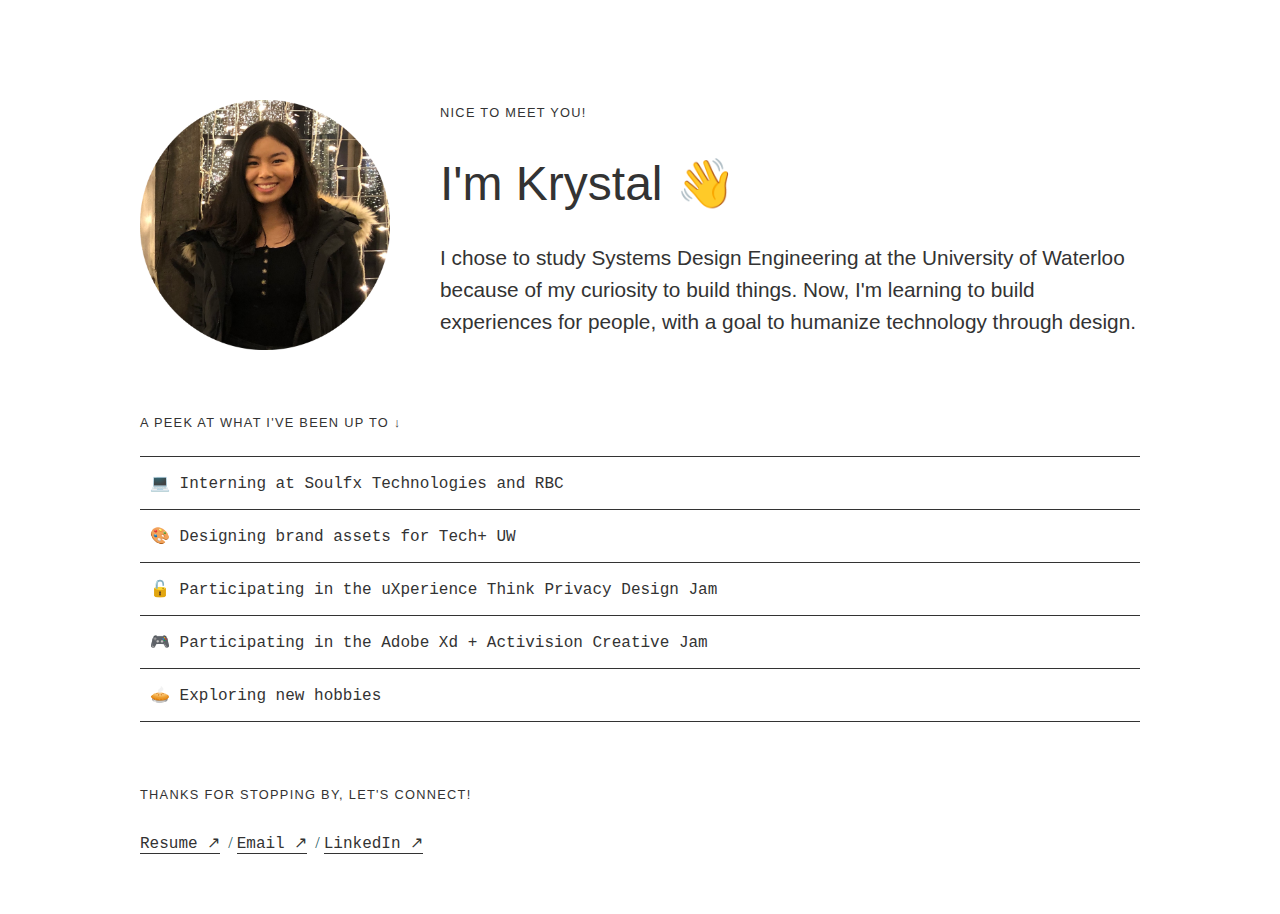
==== index.html @ c463a118 "Design updates" ====
<html lang="en">

<head>
  <title>Krystal Truong</title>
  <link rel="shortcut icon" href="favicon.png">
  <link rel="stylesheet" href="style.css">
</head>

<body>

  <div class="container">

  <!-- Introduction -->
  <div class="grid-intro">
    <img id="profile" src="profile.png">
    <div>
      <div class="h2" id="left-align">Nice to meet you!</div>
      <div class="spacing-10"></div>
      <div class="h1">I'm Krystal &#128075</div>
      <div class="spacing-10"></div>
      <div class="h3" id="coloured-text">
        I chose to study Systems Design Engineering at the University of Waterloo because of my curiosity to build things.
        Now, I'm learning to build experiences for people, with a goal to humanize technology through design.
      </div>
    </div>
  </div>
  
  <!-- Accordion -->
  <div class="spacing-60"></div>
  <div class="h2" id="left-align">A peek at what I've been up to ↓</div>
  <div class="spacing-20"></div>
  
  <!-- Panel 1 -->
  <button class="accordion" id="first-accordion">
    <div class="accordion-name">&#128187  Interning at Soulfx Technologies and RBC</div>
  </button>
  <div class="panel">
    <div class="panel-content">
      <div class="grid-text">
        <div class="h2">Soulfx Technologies — Software Designer</div>
        <div class="h2" id="right-align">Fall 2020</div>
        <div class="h2">Royal Bank of Canada — Mobile Developer</div>
        <div class="h2" id="right-align">Winter 2020</div>
        <div class="h2">Sunnybrook Research Institute — Software Developer</div>
        <div class="h2" id="right-align">Summer 2019</div>
      </div>
    </div>
  </div>

  <!-- Panel 2 -->
  <button class="accordion">
    <div class="accordion-name">&#127912  Designing brand assets for Tech+ UW</div>
  </button>
  <div class="panel">
      <div class="panel-content">
        <div class="grid-3">
          <img src="techplus.png">
          <img src="techplus2.png">
          <img src="techplus3.png">
        </div>

        <div class="accordion-caption">
          <div class="spacing-20"></div>
          <div class="h2">Original designs by me ↑</div>
          <div class="h2">Fostering a more diverse and inclusive tech community at the University of Waterloo</div>
          <div class="h2">Spearheading creative initatives to grow social media reach by 793%</div>
          <a id="link-underline" href="https://www.instagram.com/techplusuw/" target="_blank">Instagram ↗</a>
        </div>
      </div>
  </div>

  <!-- Panel 3 -->
  <button class="accordion">
    <div class="accordion-name">&#128275  Participating in the uXperience Think Privacy Design Jam</div>
  </button>
  <div class="panel">
    <div class="panel-content">
      <div class="grid-full">
        <video loop autoplay muted src="uXperience.mov">></video>
      </div>
      <div class="grid-web">
        <div>
          <div class="spacing-20"></div>
          <div class="spacing-20"></div>
          <div class="h6">Clubhouse</div>
          <div class="spacing-10"></div>
          <div class="h2">Team: 5 Designers</div>
          <div class="spacing-10"></div>
          <div class="h2">1st out of 70+ participants ☺</div>
          <div class="spacing-20"></div>
          <a id="link-underline" href="https://devpost.com/software/clubhouse-l203nm" target="_blank">View Prototype ↗</a>
        </div>
        <div>
          <div class="spacing-20"></div>
          <div class="spacing-20"></div>
          <div class="h4">Challenge</div>
          <div class="h5">Create a privacy-conscious product, system, or service to reduce the negative impact of the physical and mental barriers that people can face during social distancing.</div>
          <div class="spacing-10"></div>
          <div class="h4">Solution</div>
          <div class="h5">Design a web platform that allows elementary school students to form connections with other students in a privacy-concious after-school environment.</div>
        </div>
      </div>
      <div class="grid-full">
        <div class="h4">Understanding the project and developing a strategy</div>
        <div class="h5">On Clubhouse, students will be able to meet individuals that they never would’ve had the opportunity to meet before and bond over shared interests by creating mini-communities, or “clubs”. Clubhouse revives students’ sense of belonging and connection, contributing to better physical and mental health.
        <br><br>
        Keeping privacy and security in mind, no student information is collected other than what is already collected by their school board, such as student IDs and emails. Students’ usernames and profile pictures will be anonymized, and students under 16 will require parental consent.</div>
      </div>
    </div>
  </div>

  <!-- Panel 4 -->
  <button class="accordion">
    <div class="accordion-name">&#127918 Participating in the Adobe Xd + Activision Creative Jam</div>
  </button>
  <div class="panel">
    <div class="panel-content">
      <div class="grid-mobile">
        <div>
            <div class="spacing-20"></div>
            <div class="h6">Pebble</div>
            <div class="spacing-10"></div>
            <div class="h2">Team: 3 Designers</div>
            <div class="spacing-10"></div>
            <div class="h2">3rd out of 900+ participants</div>
            <div class="spacing-20"></div>
            <a id="link-underline" href="https://xd.adobe.com/view/2c6b7781-b9f4-4775-4362-dfc98949ca05-5a5a/?fullscreen" target="_blank">View Prototype ↗</a>
            <div>
              <div class="spacing-20"></div>
              <div class="spacing-20"></div>
              <div class="h4">Challenge</div>
              <div class="h5">How can we help adults who are new to gaming discover video games that fit their interests and schedules through a proficiency-focused approach?
              </div>
              <div class="spacing-10"></div>
              <div class="h4">Solution</div>
              <div class="h5">Design a mobile app to create a gamified, educational experience that encourages adults to explore game titles, storyline and development while promoting discovery and community amongst gamers.</div>
              <div class="spacing-10"></div>
              <div class="h4">Understanding the project and developing a strategy</div>
              <div class="h5">The huge world of gaming can be intimidating, so Pebble’s gamified process puts community first and strives to understand each user’s unique situation through a personalized onboarding process. This way, users can receive tailored game recommendations and be connected with a community of gamers with similar goals and interests. Additionally, hectic schedules can make it difficult to get into gaming, so Pebble offers the feature to send gaming invites to friends with similar availability.
              <br><br>
              </div>
            </div>
          </div>
        <div>
          <video loop autoplay muted src="creativejam.mov">></video>
        </div>
      </div>
    </div>
  </div>

  <!-- Panel 5 -->
  <button class="accordion">
    <div class="accordion-name">&#129383  Exploring new hobbies</div>
  </button>
  <div class="panel">
    <div class="panel-content">
      <div class="grid-3">
        <div>
          <img src="forcontext.png">
          <div class="spacing-20"></div>
          <div class="h2">Recording a podcast ↑</div>
        </div>
        <div>
          <img src="latte.png">
          <div class="spacing-20"></div>
          <div class="h2">Drawing + drinking lattes ↑</div>
        </div>
        <div>
          <img src="pineapplebuns.png">
          <div class="spacing-20"></div>
          <div class="h2">baking (lots of it!) ↑</div>
        </div>
      </div>
    </div>
  </div>

  <!-- Contact -->
  <div class="spacing-60"></div>
  <div class="h2" id="align-left">Thanks for stopping by, let's connect!</div>

  <div class="spacing-20"></div>
  <div id="colored-text">
    <a id="link-underline" href="https://drive.google.com/file/d/10ijoyhr-ViEUEl3iibBz9ikyuW-i1WU8/view?usp=sharing" target="_blank">Resume ↗</a>
    &nbsp;/&nbsp;<a id="link-underline" href="mailto:k33truon@uwaterloo.ca">Email ↗</a>
    &nbsp;/&nbsp;<a id="link-underline" href="https://www.linkedin.com/in/krystal-truong/" target="_blank">LinkedIn ↗</a>
  </div>
  <div class="spacing-60"></div>

  <!-- Accordian Script -->
  <script>
    var acc = document.getElementsByClassName("accordion");
    var i;
    for (i = 0; i < acc.length; i++) {
      acc[i].addEventListener("click", function () {
        this.classList.toggle("active");
        var panel = this.nextElementSibling;
        if (panel.style.maxHeight) {
          panel.style.maxHeight = null;
        } else {
          panel.style.maxHeight = panel.scrollHeight + "px";
        }
      });
    }
  </script>

  <!-- Play Video Script -->
  <script>
    document.getElementById('vid').play();
  </script>

</div>
</body>
</html>
---- style.css ----
body {
    color: #215459;
    margin: 0;
    padding: 0;
    font-size: 1em;
    line-height: 2em;
    background-color: #ffffff;
    overflow-x: hidden;
    max-width: 100vw;
  }
  
  /* Content */
  .container {
    max-width: 85%;
    width: 1000px;
    margin-left: auto;
    margin-right: auto;
    height: auto;
    display: flex;
    flex-direction: column;
    justify-content: center;
    position: relative;
    top: 100px;
  }
  
  /* Spacing */
  .spacing-10 {
    min-height: 10px;
    max-height: 10px;
  }
  
  .spacing-20 {
    min-height: 20px;
    max-height: 20px;
  }
  
  .spacing-60 {
    min-height: 60px;
    max-height: 60px;
  }
  
  #coloured-text {
    color: #333333;
  }
  
  /* Text */
  .h1 {
    font-family: "Roboto", sans-serif;
    font-size: 3.0em;
    font-weight: 400;
    line-height: 2em;
    padding: 0;
    color: #333333;
    text-align: left;
  }
  
  .h2 {
    font-family: "Work Sans", sans-serif;
    font-size: 0.8em;
    font-weight: 400;
    line-height: 2em;
    padding: 0;
    letter-spacing: 0.1em;
    text-transform: uppercase;
    color: #333333;
    text-align: left;
  }
  
  .h3 {
    font-family: "Work Sans", sans-serif;
    font-size: 1.3em;
    line-height: 1.55em;
    color: #606060;
    margin: 0;
    font-weight: 400;
  }
    
  .h4 {
    font-family: "Roboto", sans-serif;
    font-size: 0.8em;
    font-weight: bolder;
    line-height: 2em;
    padding: 0;
    color: #4B5F93;
    letter-spacing: 0.1em;
    text-transform: uppercase;
    text-align: left;
  }

  .h5 {
    font-family: "Roboto", sans-serif;
    font-size: 0.8em;
    font-weight: 400;
    line-height: 2em;
    padding: 0;
    color: #333333;
    letter-spacing: 0.1em;
    text-align: left;
  }

  .h6 {
    font-family: "Work Sans", sans-serif;
    font-size: 1.0em;
    font-weight: bolder;
    line-height: 2em;
    padding: 0;
    color: #4B5F93;
    letter-spacing: 0.1em;
    text-transform: uppercase;
    text-align: left;
  }
  
  #left-align {
    text-align: left;
    margin-left: 0;
  }
  
  #right-align {
    text-align: right;
    margin-right: 0;
  }
  
  /* Accordian */
  .accordion {
    cursor: pointer;
    padding: 16px 10px;
    width: 100%;
    border: none;
    text-align: left;
    outline: none;
    transition: 0.4s;
    position: relative;
    display: flex;
    flex-direction: row;
    align-items: center;
    justify-content: space-between;
    font-family: "Roboto Mono", monospace;
    background-color: transparent;
    border-style: solid;
    border-width: 0;
    border-color: #333333;
    color: #333333;
    font-weight: 400;
    font-size: 1em;
  }
  
  #first-accordion {
    border-top-width: 1px;
    border-color: #333333;
  }
  
  .panel {
    padding: 0 0px;
    max-height: 0;
    overflow: hidden;
    transition: max-height 0.2s ease-out;
    border-style: solid;
    border-width: 0;
    border-bottom-width: 1px;
    border-color: #333333;
  }
  
  .panel-content {
    max-width: 800px;
    position: relative;
    margin-left: auto;
    margin-right: auto;
    padding: 30px 10px;
    padding-top: 10px;
  }
  
  .fa, .fas {
    font-family: 'Font Awesome 5 Free';
    font-weight: 900;
  }
  
  .fa, .fas, .far, .fal, .fad, .fab {
    -moz-osx-font-smoothing: grayscale;
    -webkit-font-smoothing: antialiased;
    display: inline-block;
    font-style: normal;
    font-variant: normal;
    text-rendering: auto;
    line-height: 1;
  }
  
  /* Grids */
  .grid-intro {
    width: 100%;
    display: grid;
    grid-column-gap: 5%;
    grid-template-columns: 25% 70%;
  }

  .grid-full {
    width: 100%;
    display: grid;
    grid-column-gap: 5%;
    grid-template-columns: 100%;
  }

  .grid-text {
    width: 100%;
    display: grid;
    grid-template-columns: 70% 30%;
  }
  
  .grid-web {
    width: 100%;
    display: grid;
    grid-column-gap: 5%;
    grid-template-columns: 35% 60%;
  }
  
  .grid-mobile {
    width: 100%;
    display: grid;
    grid-column-gap: 5%;
    grid-template-columns: 60% 35%;
  }
  
  .grid-2 {
    width: 100%;
    display: grid;
    grid-column-gap: 5%;
    grid-template-columns: 10% 85%;
  }
  
  .grid-3 {
    width: 100%;
    display: grid;
    grid-column-gap: 5%;
    grid-template-columns: 30% 30% 30%;
  }
  
  /* Media */
  img {
    width: 100%;
    height: auto;
  }
  
  video {
    max-width: 100%;
    height: auto;
  }

  #profile {
    width: auto;
    height: 100%;
    max-width: 100%;
  }
  
  /* Clickable */
  #link-underline {
    color: #333333;
    cursor: pointer;
    text-decoration: none;
    border-style: solid;
    border-color: #333333;
    border-width: 1px;
    border-bottom: 1;
    border-left: none;
    border-right: none;
    border-top: none;
    font-weight: 400;
    font-family: "Roboto Mono", monospace;
  }
  
  #plus {
    display: none;
    font-family: "Roboto Mono", monospace;
    font-size: 1em;
    font-weight: 400;
    color: #333333;
    letter-spacing: 0.02em;
    /* text-transform: uppercase; */
    display: none;
    line-height: 0;
  }
  
  .button a {
    float: left;
    color: #333333;
    text-align: left;
    text-decoration: underline;
    font-size: 17px;
  }
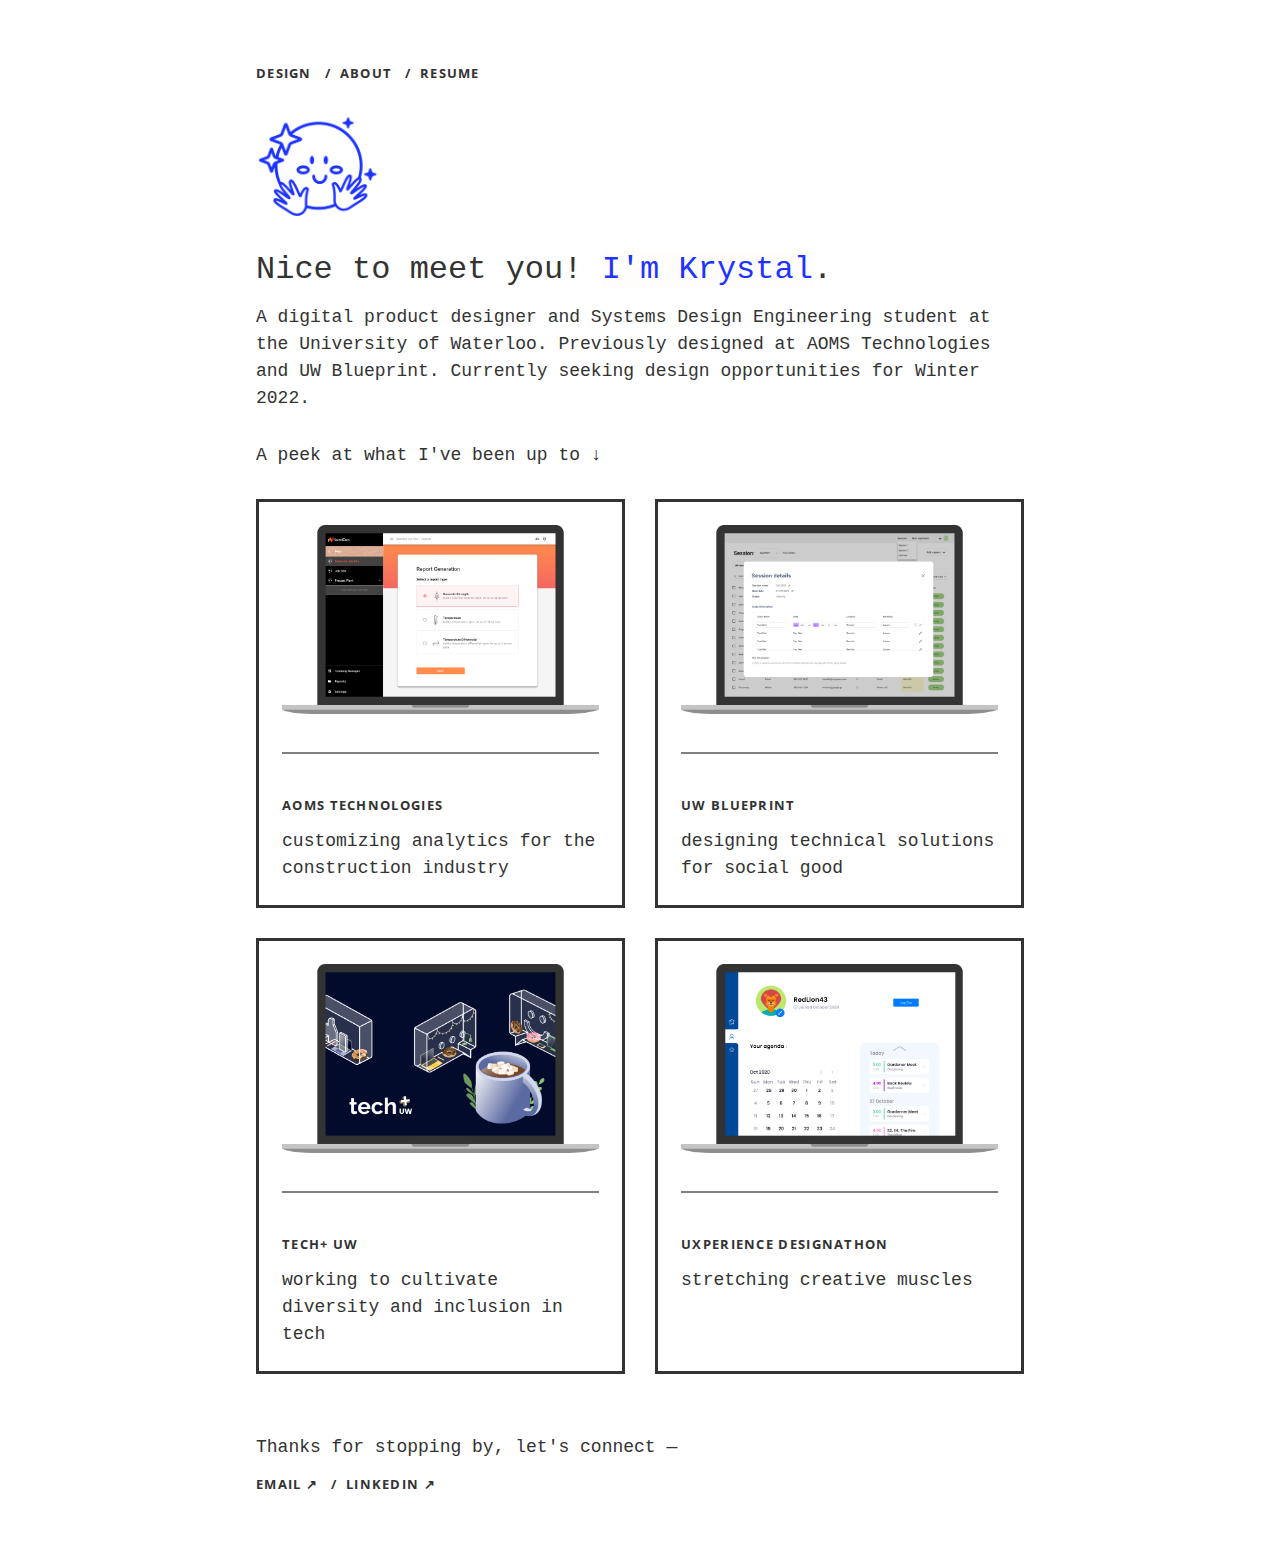
==== commit a06d4e4e: "Nav update" ====
--- a/index.html
+++ b/index.html
@@ -2,211 +2,127 @@
 
 <head>
   <title>Krystal Truong</title>
-  <link rel="shortcut icon" href="favicon.png">
+  <link rel="shortcut icon" href="doublestar.png">
+  <link rel="stylesheet" type="text/css" href="//fonts.googleapis.com/css?family=Open+Sans" />
   <link rel="stylesheet" href="style.css">
 </head>
 
 <body>
-
   <div class="container">
+  
+  <!-- Nav -->
+  <div class="spacing-60"></div>
+  <div class="h2">
+    <a class="text" href="./index.html">DESIGN</a>
+    &nbsp;&nbsp;/&nbsp;&nbsp;<a class="text" href="./about.html">ABOUT</a>
+    &nbsp;&nbsp;/&nbsp;&nbsp;<a class="text" href="https://drive.google.com/file/d/1UsFIms55DaiQPymfGHlReNOtByHcHVr6/view?usp=sharing">RESUME</a>
+  </div>
+  <div class="spacing-30"></div>
 
   <!-- Introduction -->
-  <div class="grid-intro">
-    <img id="profile" src="profile.png">
-    <div>
-      <div class="h2" id="left-align">Nice to meet you!</div>
-      <div class="spacing-10"></div>
-      <div class="h1">I'm Krystal &#128075</div>
-      <div class="spacing-10"></div>
-      <div class="h3" id="coloured-text">
-        I chose to study Systems Design Engineering at the University of Waterloo because of my curiosity to build things.
-        Now, I'm learning to build experiences for people, with a goal to humanize technology through design.
-      </div>
+  <div class="parent">
+    <div class="flex-left image">
     </div>
-  </div>
-  
-  <!-- Accordion -->
-  <div class="spacing-60"></div>
-  <div class="h2" id="left-align">A peek at what I've been up to ↓</div>
-  <div class="spacing-20"></div>
-  
-  <!-- Panel 1 -->
-  <button class="accordion" id="first-accordion">
-    <div class="accordion-name">&#128187  Interning at Soulfx Technologies and RBC</div>
-  </button>
-  <div class="panel">
-    <div class="panel-content">
-      <div class="grid-text">
-        <div class="h2">Soulfx Technologies — Software Designer</div>
-        <div class="h2" id="right-align">Fall 2020</div>
-        <div class="h2">Royal Bank of Canada — Mobile Developer</div>
-        <div class="h2" id="right-align">Winter 2020</div>
-        <div class="h2">Sunnybrook Research Institute — Software Developer</div>
-        <div class="h2" id="right-align">Summer 2019</div>
-      </div>
-    </div>
-  </div>
-
-  <!-- Panel 2 -->
-  <button class="accordion">
-    <div class="accordion-name">&#127912  Designing brand assets for Tech+ UW</div>
-  </button>
-  <div class="panel">
-      <div class="panel-content">
-        <div class="grid-3">
-          <img src="techplus.png">
-          <img src="techplus2.png">
-          <img src="techplus3.png">
+    <div class="spacing-60"></div>
+    <div class="parent">
+      <div class="flex-full">
+        <div class="h1">
+          Nice to meet you! <a class="block " id="clickable-large" href="./about.html">I'm Krystal</a>.
         </div>
-
-        <div class="accordion-caption">
-          <div class="spacing-20"></div>
-          <div class="h2">Original designs by me ↑</div>
-          <div class="h2">Fostering a more diverse and inclusive tech community at the University of Waterloo</div>
-          <div class="h2">Spearheading creative initatives to grow social media reach by 793%</div>
-          <a id="link-underline" href="https://www.instagram.com/techplusuw/" target="_blank">Instagram ↗</a>
-        </div>
-      </div>
-  </div>
-
-  <!-- Panel 3 -->
-  <button class="accordion">
-    <div class="accordion-name">&#128275  Participating in the uXperience Think Privacy Design Jam</div>
-  </button>
-  <div class="panel">
-    <div class="panel-content">
-      <div class="grid-full">
-        <video loop autoplay muted src="uXperience.mov">></video>
-      </div>
-      <div class="grid-web">
-        <div>
-          <div class="spacing-20"></div>
-          <div class="spacing-20"></div>
-          <div class="h6">Clubhouse</div>
-          <div class="spacing-10"></div>
-          <div class="h2">Team: 5 Designers</div>
-          <div class="spacing-10"></div>
-          <div class="h2">1st out of 70+ participants ☺</div>
-          <div class="spacing-20"></div>
-          <a id="link-underline" href="https://devpost.com/software/clubhouse-l203nm" target="_blank">View Prototype ↗</a>
-        </div>
-        <div>
-          <div class="spacing-20"></div>
-          <div class="spacing-20"></div>
-          <div class="h4">Challenge</div>
-          <div class="h5">Create a privacy-conscious product, system, or service to reduce the negative impact of the physical and mental barriers that people can face during social distancing.</div>
-          <div class="spacing-10"></div>
-          <div class="h4">Solution</div>
-          <div class="h5">Design a web platform that allows elementary school students to form connections with other students in a privacy-concious after-school environment.</div>
-        </div>
-      </div>
-      <div class="grid-full">
-        <div class="h4">Understanding the project and developing a strategy</div>
-        <div class="h5">On Clubhouse, students will be able to meet individuals that they never would’ve had the opportunity to meet before and bond over shared interests by creating mini-communities, or “clubs”. Clubhouse revives students’ sense of belonging and connection, contributing to better physical and mental health.
-        <br><br>
-        Keeping privacy and security in mind, no student information is collected other than what is already collected by their school board, such as student IDs and emails. Students’ usernames and profile pictures will be anonymized, and students under 16 will require parental consent.</div>
-      </div>
-    </div>
-  </div>
-
-  <!-- Panel 4 -->
-  <button class="accordion">
-    <div class="accordion-name">&#127918 Participating in the Adobe Xd + Activision Creative Jam</div>
-  </button>
-  <div class="panel">
-    <div class="panel-content">
-      <div class="grid-mobile">
-        <div>
-            <div class="spacing-20"></div>
-            <div class="h6">Pebble</div>
-            <div class="spacing-10"></div>
-            <div class="h2">Team: 3 Designers</div>
-            <div class="spacing-10"></div>
-            <div class="h2">3rd out of 900+ participants</div>
-            <div class="spacing-20"></div>
-            <a id="link-underline" href="https://xd.adobe.com/view/2c6b7781-b9f4-4775-4362-dfc98949ca05-5a5a/?fullscreen" target="_blank">View Prototype ↗</a>
-            <div>
-              <div class="spacing-20"></div>
-              <div class="spacing-20"></div>
-              <div class="h4">Challenge</div>
-              <div class="h5">How can we help adults who are new to gaming discover video games that fit their interests and schedules through a proficiency-focused approach?
-              </div>
-              <div class="spacing-10"></div>
-              <div class="h4">Solution</div>
-              <div class="h5">Design a mobile app to create a gamified, educational experience that encourages adults to explore game titles, storyline and development while promoting discovery and community amongst gamers.</div>
-              <div class="spacing-10"></div>
-              <div class="h4">Understanding the project and developing a strategy</div>
-              <div class="h5">The huge world of gaming can be intimidating, so Pebble’s gamified process puts community first and strives to understand each user’s unique situation through a personalized onboarding process. This way, users can receive tailored game recommendations and be connected with a community of gamers with similar goals and interests. Additionally, hectic schedules can make it difficult to get into gaming, so Pebble offers the feature to send gaming invites to friends with similar availability.
-              <br><br>
-              </div>
-            </div>
-          </div>
-        <div>
-          <video loop autoplay muted src="creativejam.mov">></video>
+        <div class="spacing-10"></div>
+        <div class="h3" id="left-align">
+          A digital product designer and Systems Design Engineering student at the University of Waterloo.
+          Previously designed at AOMS Technologies and UW Blueprint. Currently seeking design opportunities
+          for Winter 2022.
         </div>
       </div>
     </div>
   </div>
+  <div class="spacing-30"></div>
+  <div class="h3">A peek at what I've been up to ↓</div>
+  <div class="spacing-30"></div>
 
-  <!-- Panel 5 -->
-  <button class="accordion">
-    <div class="accordion-name">&#129383  Exploring new hobbies</div>
-  </button>
-  <div class="panel">
-    <div class="panel-content">
-      <div class="grid-3">
+  <!-- Content -->
+  <div class="parent">
+    <!-- Feature 1 -->
+    <div class="child">
+      <a class="text" href="https://medium.com/@krystaltruong/customizing-report-generation-workflows-for-concrete-sensor-analytics-a3389c536617">
         <div>
-          <img src="forcontext.png">
-          <div class="spacing-20"></div>
-          <div class="h2">Recording a podcast ↑</div>
+          <img src="lumicon.png">
         </div>
+        <div class="spacing-30"></div>
+        <hr>
+        <div class="spacing-30"></div>
         <div>
-          <img src="latte.png">
-          <div class="spacing-20"></div>
-          <div class="h2">Drawing + drinking lattes ↑</div>
+          <div class="h2">AOMS Technologies</div>
+          <div class="spacing-10"></div>
+          <div class="h3">customizing analytics for the construction industry</div>
         </div>
+      </a>
+    </div>
+
+    <!-- Feature 2 -->
+    <div class="child">
+      <a class="text" href="https://uwblueprint.org/">
         <div>
-          <img src="pineapplebuns.png">
-          <div class="spacing-20"></div>
-          <div class="h2">baking (lots of it!) ↑</div>
+          <img src="projectread.png">
         </div>
-      </div>
+        <div class="spacing-30"></div>
+        <hr>
+        <div class="spacing-30"></div>
+        <div>
+          <div class="h2">UW Blueprint</div>
+          <div class="spacing-10"></div>
+          <div class="h3">designing technical solutions for social good</div>
+        </div>
+      </a>
+    </div>
+      
+    <!-- Feature 3 -->
+    <div class="child">
+      <a class="text" href="https://www.instagram.com/techplusuw/">
+        <div>
+          <img src="techplusuw.png">
+        </div>
+        <div class="spacing-30"></div>
+        <hr>
+        <div class="spacing-30"></div>
+        <div>
+          <div class="h2">Tech+ UW</div>
+          <div class="spacing-10"></div>
+          <div class="h3">working to cultivate diversity and inclusion in tech</div>
+        </div>
+      </a>
+    </div>
+
+    <!-- Feature 4 -->
+    <div class="child">
+      <a class="text" href="https://devpost.com/software/clubhouse-l203nm">
+        <div>
+          <img src="designathon.png">
+        </div>
+        <div class="spacing-30"></div>
+        <hr>
+        <div class="spacing-30"></div>
+        <div>
+          <div class="h2">uXperience Designathon</div>
+          <div class="spacing-10"></div>
+          <div class="h3">stretching creative muscles</div>
+        </div>
+      </a>
     </div>
   </div>
 
-  <!-- Contact -->
-  <div class="spacing-60"></div>
-  <div class="h2" id="align-left">Thanks for stopping by, let's connect!</div>
-
-  <div class="spacing-20"></div>
-  <div id="colored-text">
-    <a id="link-underline" href="https://drive.google.com/file/d/10ijoyhr-ViEUEl3iibBz9ikyuW-i1WU8/view?usp=sharing" target="_blank">Resume ↗</a>
-    &nbsp;/&nbsp;<a id="link-underline" href="mailto:k33truon@uwaterloo.ca">Email ↗</a>
-    &nbsp;/&nbsp;<a id="link-underline" href="https://www.linkedin.com/in/krystal-truong/" target="_blank">LinkedIn ↗</a>
+ <!-- Contact -->
+ <div class="spacing-60"></div>
+  <div class="h3">Thanks for stopping by, let's connect — &nbsp;</div>
+  <div class="spacing-10"></div>
+  <div class="h2">
+    <a class="text" href="mailto:k33truon@uwaterloo.ca" target="_blank">EMAIL ↗</a>
+    &nbsp;&nbsp;/&nbsp;&nbsp;<a class="text" href="https://www.linkedin.com/in/krystal-truong/" target="_blank">LINKEDIN ↗</a>
   </div>
-  <div class="spacing-60"></div>
-
-  <!-- Accordian Script -->
-  <script>
-    var acc = document.getElementsByClassName("accordion");
-    var i;
-    for (i = 0; i < acc.length; i++) {
-      acc[i].addEventListener("click", function () {
-        this.classList.toggle("active");
-        var panel = this.nextElementSibling;
-        if (panel.style.maxHeight) {
-          panel.style.maxHeight = null;
-        } else {
-          panel.style.maxHeight = panel.scrollHeight + "px";
-        }
-      });
-    }
-  </script>
-
-  <!-- Play Video Script -->
-  <script>
-    document.getElementById('vid').play();
-  </script>
+ </div>
+ <div class="spacing-60"></div>
 
 </div>
 </body>
--- a/style.css
+++ b/style.css
@@ -1,18 +1,19 @@
+@keyframes fade-in {
+  0% {opacity: 0;}
+  100% {opacity: 1;}
+}
+
 body {
-    color: #215459;
     margin: 0;
     padding: 0;
-    font-size: 1em;
-    line-height: 2em;
     background-color: #ffffff;
-    overflow-x: hidden;
-    max-width: 100vw;
+    color: #333333;
   }
   
   /* Content */
   .container {
-    max-width: 85%;
-    width: 1000px;
+    max-width: 60%;
+    width: auto;
     margin-left: auto;
     margin-right: auto;
     height: auto;
@@ -20,18 +21,20 @@
     flex-direction: column;
     justify-content: center;
     position: relative;
-    top: 100px;
+    animation: fade-in ease 2s;
+    animation-iteration-count: 1;
+    animation-fill-mode: forwards;
   }
-  
+
   /* Spacing */
   .spacing-10 {
     min-height: 10px;
     max-height: 10px;
   }
   
-  .spacing-20 {
-    min-height: 20px;
-    max-height: 20px;
+  .spacing-30 {
+    min-height: 30px;
+    max-height: 30px;
   }
   
   .spacing-60 {
@@ -39,250 +42,124 @@
     max-height: 60px;
   }
   
-  #coloured-text {
-    color: #333333;
-  }
-  
   /* Text */
   .h1 {
-    font-family: "Roboto", sans-serif;
-    font-size: 3.0em;
-    font-weight: 400;
-    line-height: 2em;
+    font-family: "Roboto Mono", monospace;
+    font-size: xx-large;
+    font-weight: normal;
+    line-height: 150%;
     padding: 0;
-    color: #333333;
-    text-align: left;
   }
   
   .h2 {
-    font-family: "Work Sans", sans-serif;
-    font-size: 0.8em;
-    font-weight: 400;
-    line-height: 2em;
-    padding: 0;
-    letter-spacing: 0.1em;
-    text-transform: uppercase;
-    color: #333333;
-    text-align: left;
-  }
-  
-  .h3 {
-    font-family: "Work Sans", sans-serif;
-    font-size: 1.3em;
-    line-height: 1.55em;
-    color: #606060;
-    margin: 0;
-    font-weight: 400;
-  }
-    
-  .h4 {
-    font-family: "Roboto", sans-serif;
-    font-size: 0.8em;
+    font-family: "Open Sans", sans-serif;
+    font-size: small;
     font-weight: bolder;
     line-height: 2em;
     padding: 0;
-    color: #4B5F93;
     letter-spacing: 0.1em;
     text-transform: uppercase;
     text-align: left;
   }
 
-  .h5 {
-    font-family: "Roboto", sans-serif;
-    font-size: 0.8em;
-    font-weight: 400;
-    line-height: 2em;
+  .h3 {
+    font-family: "Roboto Mono", monospace;
+    font-size: large;
+    font-weight: lighter;
+    line-height: 150%;
     padding: 0;
-    color: #333333;
-    letter-spacing: 0.1em;
-    text-align: left;
-  }
-
-  .h6 {
-    font-family: "Work Sans", sans-serif;
-    font-size: 1.0em;
-    font-weight: bolder;
-    line-height: 2em;
-    padding: 0;
-    color: #4B5F93;
-    letter-spacing: 0.1em;
-    text-transform: uppercase;
     text-align: left;
   }
   
-  #left-align {
-    text-align: left;
-    margin-left: 0;
-  }
-  
-  #right-align {
-    text-align: right;
-    margin-right: 0;
-  }
-  
-  /* Accordian */
-  .accordion {
-    cursor: pointer;
-    padding: 16px 10px;
-    width: 100%;
-    border: none;
-    text-align: left;
-    outline: none;
-    transition: 0.4s;
-    position: relative;
+  .parent {
     display: flex;
-    flex-direction: row;
-    align-items: center;
-    justify-content: space-between;
-    font-family: "Roboto Mono", monospace;
-    background-color: transparent;
-    border-style: solid;
-    border-width: 0;
-    border-color: #333333;
-    color: #333333;
-    font-weight: 400;
-    font-size: 1em;
-  }
-  
-  #first-accordion {
-    border-top-width: 1px;
-    border-color: #333333;
-  }
-  
-  .panel {
-    padding: 0 0px;
-    max-height: 0;
-    overflow: hidden;
-    transition: max-height 0.2s ease-out;
-    border-style: solid;
-    border-width: 0;
-    border-bottom-width: 1px;
-    border-color: #333333;
-  }
-  
-  .panel-content {
-    max-width: 800px;
-    position: relative;
-    margin-left: auto;
-    margin-right: auto;
-    padding: 30px 10px;
-    padding-top: 10px;
-  }
-  
-  .fa, .fas {
-    font-family: 'Font Awesome 5 Free';
-    font-weight: 900;
-  }
-  
-  .fa, .fas, .far, .fal, .fad, .fab {
-    -moz-osx-font-smoothing: grayscale;
-    -webkit-font-smoothing: antialiased;
-    display: inline-block;
-    font-style: normal;
-    font-variant: normal;
-    text-rendering: auto;
-    line-height: 1;
-  }
-  
-  /* Grids */
-  .grid-intro {
-    width: 100%;
-    display: grid;
-    grid-column-gap: 5%;
-    grid-template-columns: 25% 70%;
+    flex-wrap: wrap;
+    justify-content: left;
+    align-items: left;
+    column-gap: 30px;
+    row-gap: 30px;
   }
 
-  .grid-full {
-    width: 100%;
-    display: grid;
-    grid-column-gap: 5%;
-    grid-template-columns: 100%;
+  .flex-left {
+    width: 32%;
   }
 
-  .grid-text {
+  .flex-center {
+    width: 3%;
+  }
+
+  .flex-left.image {
+    height: 100px;
+    background-image: url("wave.png");
+    background-position: left;
+    background-size: contain;
+    background-repeat: no-repeat;
+  }
+
+  .flex-left.image:hover {
+    background-image: url("pose.png");
+  }
+
+  .flex-right {
+    width: 55%;
+  }
+
+  .flex-full {
     width: 100%;
-    display: grid;
-    grid-template-columns: 70% 30%;
   }
-  
-  .grid-web {
-    width: 100%;
-    display: grid;
-    grid-column-gap: 5%;
-    grid-template-columns: 35% 60%;
+
+  .child {
+    flex: 1 1 40%;
+    box-sizing: border-box;
+    border: #333333;
+    border-width: 3px;
+    border-style: solid;
+    padding: 3%
   }
-  
-  .grid-mobile {
-    width: 100%;
-    display: grid;
-    grid-column-gap: 5%;
-    grid-template-columns: 60% 35%;
+
+  hr {
+    border-width: thin;
+    border-style: solid;
   }
-  
-  .grid-2 {
-    width: 100%;
-    display: grid;
-    grid-column-gap: 5%;
-    grid-template-columns: 10% 85%;
-  }
-  
-  .grid-3 {
-    width: 100%;
-    display: grid;
-    grid-column-gap: 5%;
-    grid-template-columns: 30% 30% 30%;
-  }
-  
+
   /* Media */
   img {
     width: 100%;
     height: auto;
   }
   
-  video {
-    max-width: 100%;
-    height: auto;
+  /* Clickable */
+  a {
+    color:#333333;
+    text-decoration: none;
   }
 
-  #profile {
-    width: auto;
-    height: 100%;
-    max-width: 100%;
+  a.text:hover {
+    color: #1D33FF;
+  }
+
+  a.block {
+    color: #1D33FF;
+    background: linear-gradient(to left, #fffdfB 50%, #1D33FF 50%) right;
+    background-size: 200%;
+    transition: .1s ease-out;
   }
   
-  /* Clickable */
-  #link-underline {
-    color: #333333;
-    cursor: pointer;
-    text-decoration: none;
-    border-style: solid;
-    border-color: #333333;
-    border-width: 1px;
-    border-bottom: 1;
-    border-left: none;
-    border-right: none;
-    border-top: none;
-    font-weight: 400;
-    font-family: "Roboto Mono", monospace;
-  }
-  
-  #plus {
-    display: none;
-    font-family: "Roboto Mono", monospace;
-    font-size: 1em;
-    font-weight: 400;
-    color: #333333;
-    letter-spacing: 0.02em;
-    /* text-transform: uppercase; */
-    display: none;
-    line-height: 0;
-  }
-  
-  .button a {
-    float: left;
-    color: #333333;
-    text-align: left;
-    text-decoration: underline;
-    font-size: 17px;
+  a.block:hover {
+    color: #ffffff;
+    background-position: left;
   }
 
+  .child:hover {
+    border: #1D33FF;
+    border-width: 3px;
+    border-style: solid;
+  }
+
+  a:active {
+    color:#1D33FF;
+  }
+
+  #clickable-large {
+    font-size: xx-large;
+  }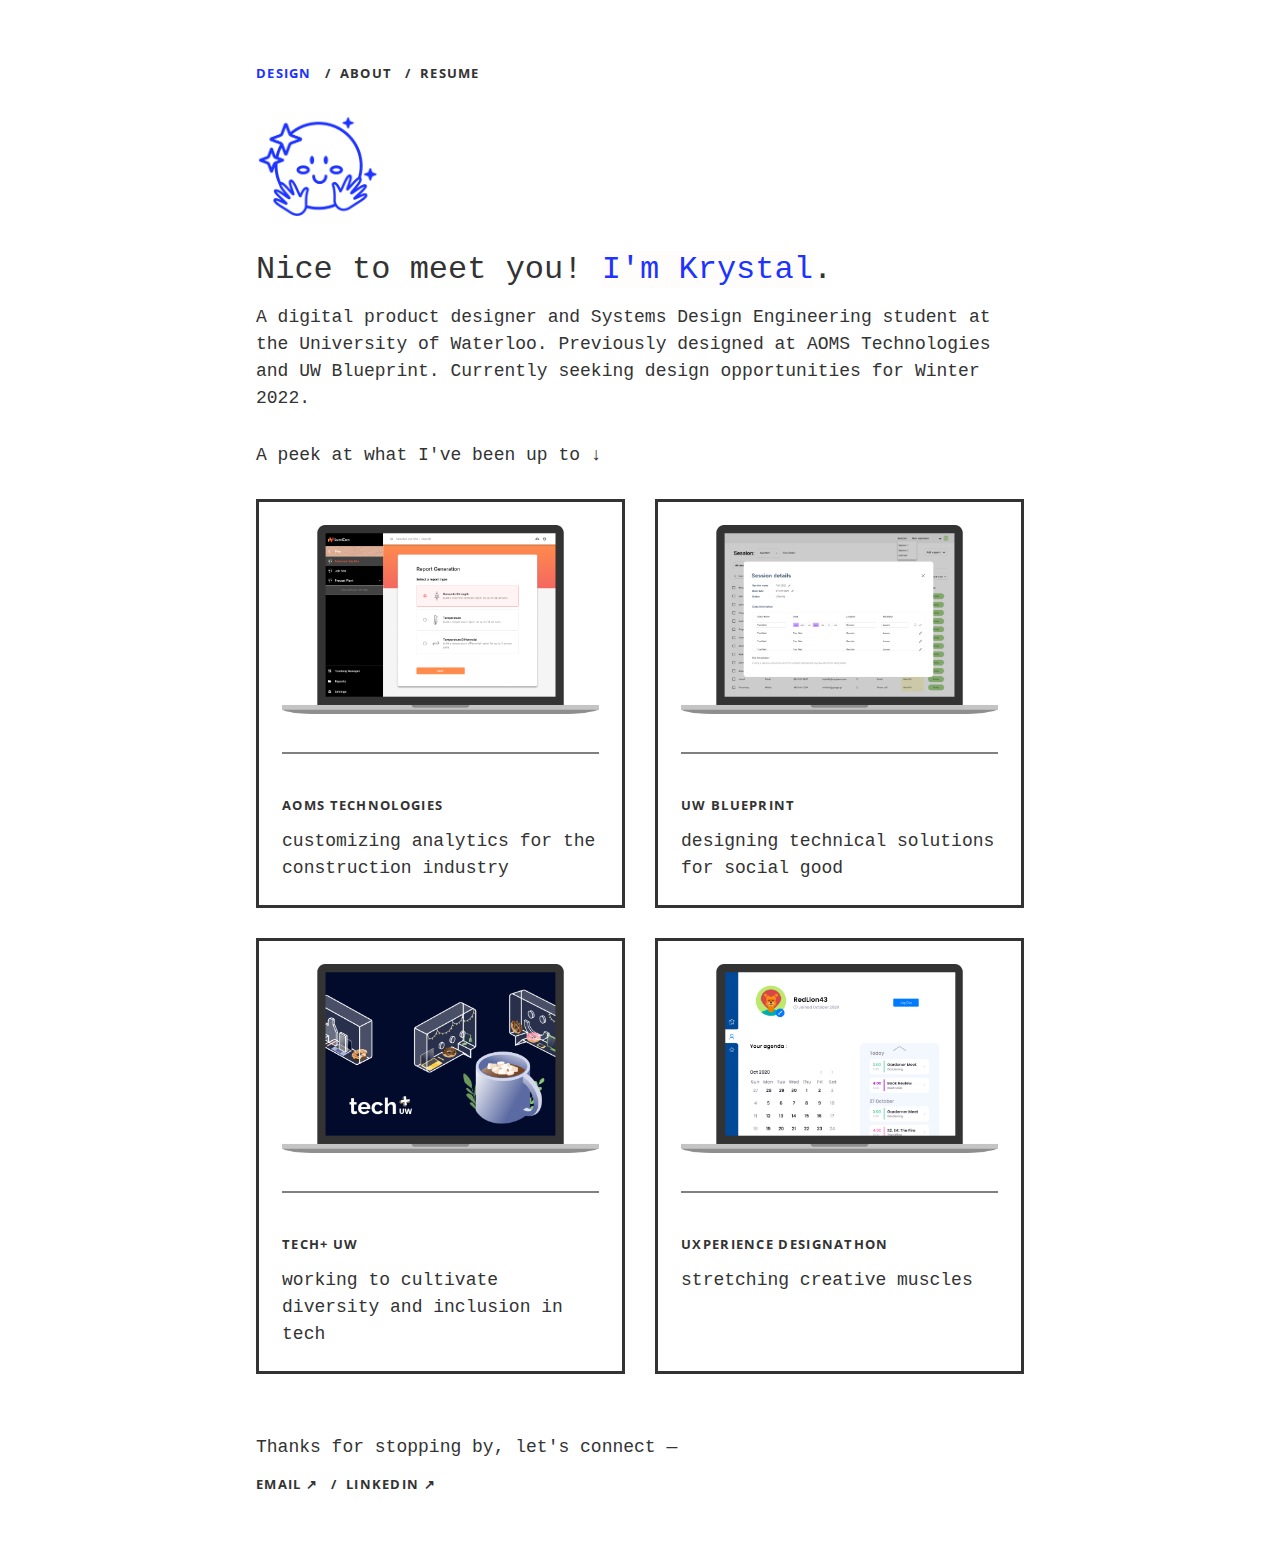
==== commit e2752eff: "Nav update with colour" ====
--- a/index.html
+++ b/index.html
@@ -2,7 +2,7 @@
 
 <head>
   <title>Krystal Truong</title>
-  <link rel="shortcut icon" href="doublestar.png">
+  <link rel="shortcut icon" href="star.png">
   <link rel="stylesheet" type="text/css" href="//fonts.googleapis.com/css?family=Open+Sans" />
   <link rel="stylesheet" href="style.css">
 </head>
@@ -13,7 +13,7 @@
   <!-- Nav -->
   <div class="spacing-60"></div>
   <div class="h2">
-    <a class="text" href="./index.html">DESIGN</a>
+    <a class="text coloured" href="./index.html">DESIGN</a>
     &nbsp;&nbsp;/&nbsp;&nbsp;<a class="text" href="./about.html">ABOUT</a>
     &nbsp;&nbsp;/&nbsp;&nbsp;<a class="text" href="https://drive.google.com/file/d/1UsFIms55DaiQPymfGHlReNOtByHcHVr6/view?usp=sharing">RESUME</a>
   </div>
--- a/style.css
+++ b/style.css
@@ -138,6 +138,10 @@
     color: #1D33FF;
   }
 
+  a.text.coloured {
+    color: #1D33FF;
+  }
+
   a.block {
     color: #1D33FF;
     background: linear-gradient(to left, #fffdfB 50%, #1D33FF 50%) right;
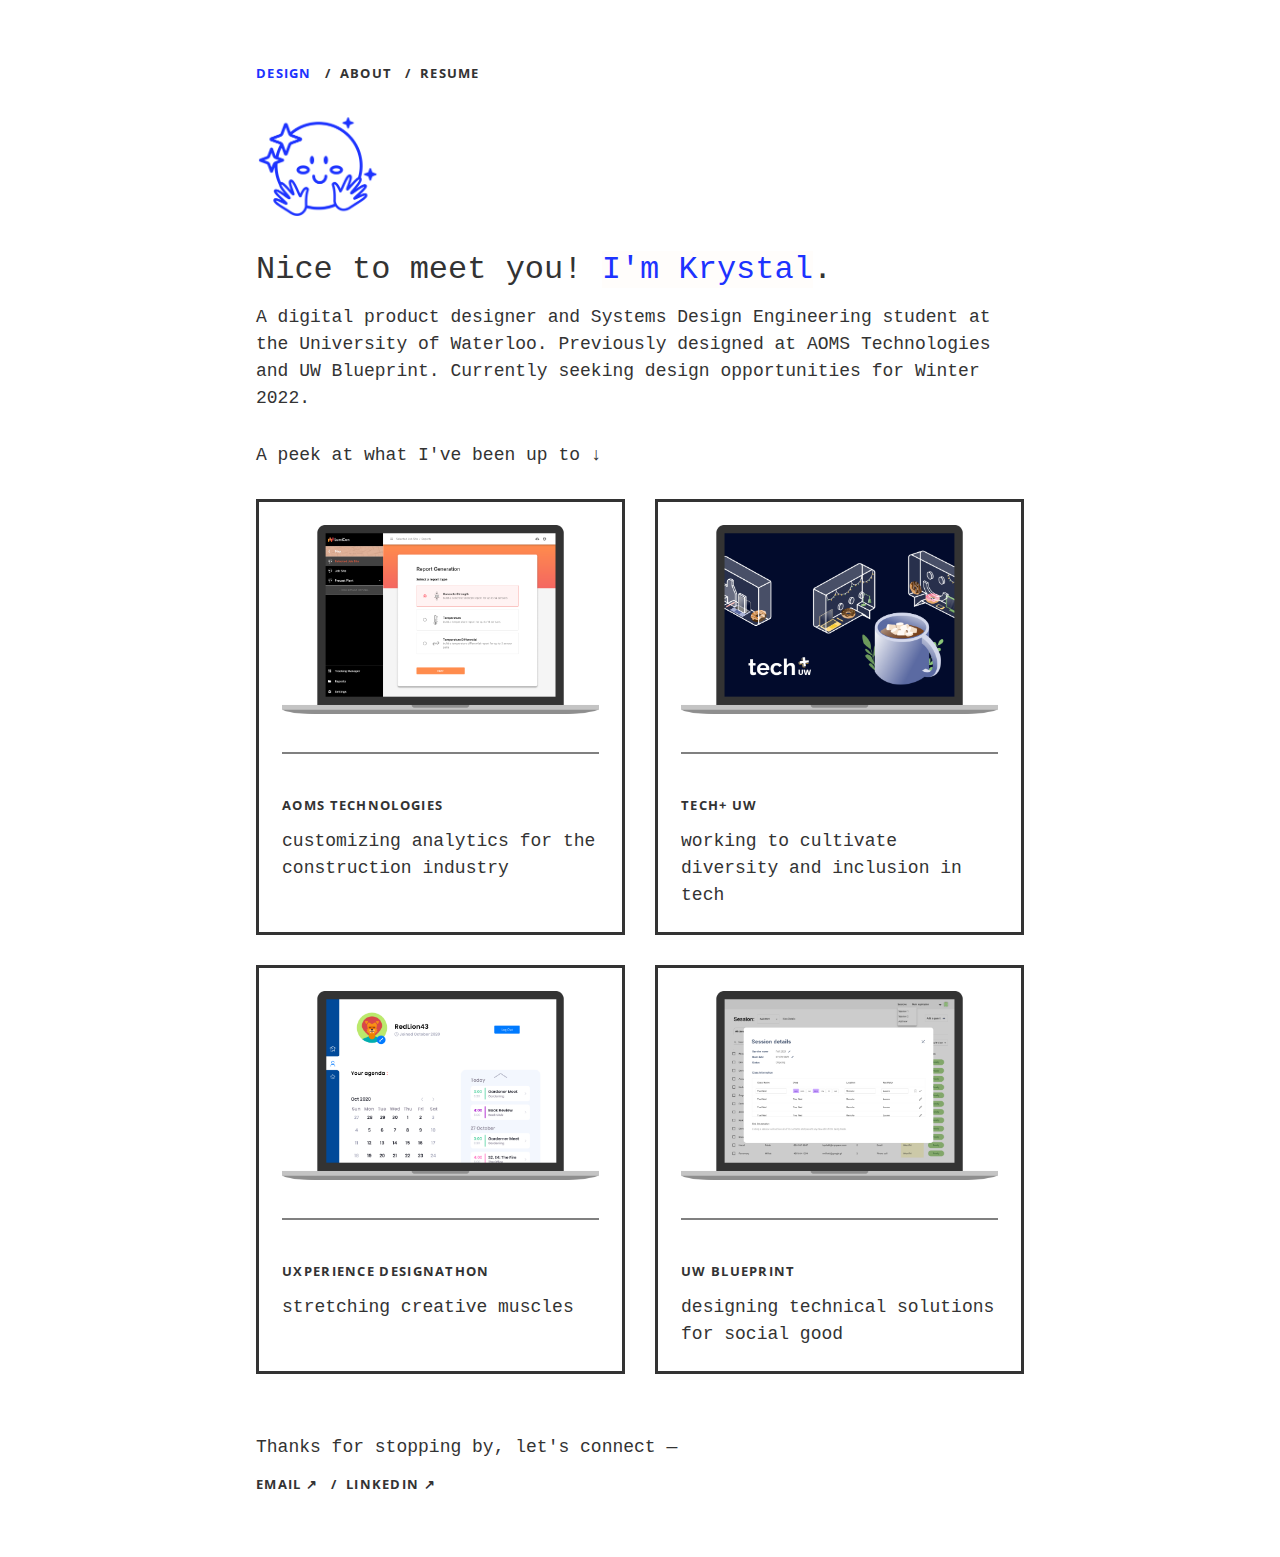
==== commit 59b0726e: "Href update" ====
--- a/index.html
+++ b/index.html
@@ -46,7 +46,7 @@
   <div class="parent">
     <!-- Feature 1 -->
     <div class="child">
-      <a class="text" href="https://medium.com/@krystaltruong/customizing-report-generation-workflows-for-concrete-sensor-analytics-a3389c536617">
+      <a class="text" href="https://krystaltruong.notion.site/Customizing-Report-Generation-Workflows-for-Concrete-Sensor-Analytics-9f7f0008ed0445b58781c365e444676e" target="_blank">
         <div>
           <img src="lumicon.png">
         </div>
@@ -60,27 +60,10 @@
         </div>
       </a>
     </div>
-
+      
     <!-- Feature 2 -->
     <div class="child">
-      <a class="text" href="https://uwblueprint.org/">
-        <div>
-          <img src="projectread.png">
-        </div>
-        <div class="spacing-30"></div>
-        <hr>
-        <div class="spacing-30"></div>
-        <div>
-          <div class="h2">UW Blueprint</div>
-          <div class="spacing-10"></div>
-          <div class="h3">designing technical solutions for social good</div>
-        </div>
-      </a>
-    </div>
-      
-    <!-- Feature 3 -->
-    <div class="child">
-      <a class="text" href="https://www.instagram.com/techplusuw/">
+      <a class="text" href="https://krystaltruong.notion.site/Working-to-cultivate-diversity-and-inclusion-in-tech-d82b3c08fe2c4b739788c7f0b952df0f" target="_blank">
         <div>
           <img src="techplusuw.png">
         </div>
@@ -95,9 +78,9 @@
       </a>
     </div>
 
-    <!-- Feature 4 -->
+    <!-- Feature 3 -->
     <div class="child">
-      <a class="text" href="https://devpost.com/software/clubhouse-l203nm">
+      <a class="text" href="https://devpost.com/software/clubhouse-l203nm" target="_blank">
         <div>
           <img src="designathon.png">
         </div>
@@ -111,7 +94,24 @@
         </div>
       </a>
     </div>
-  </div>
+
+      <!-- Feature 4 -->
+      <div class="child">
+        <a class="text" href="https://uwblueprint.org/" target="_blank">
+          <div>
+            <img src="projectread.png">
+          </div>
+          <div class="spacing-30"></div>
+          <hr>
+          <div class="spacing-30"></div>
+          <div>
+            <div class="h2">UW Blueprint</div>
+            <div class="spacing-10"></div>
+            <div class="h3">designing technical solutions for social good</div>
+          </div>
+        </a>
+      </div>
+    </div>
 
  <!-- Contact -->
  <div class="spacing-60"></div>
--- a/style.css
+++ b/style.css
@@ -21,9 +21,6 @@
     flex-direction: column;
     justify-content: center;
     position: relative;
-    animation: fade-in ease 2s;
-    animation-iteration-count: 1;
-    animation-fill-mode: forwards;
   }
 
   /* Spacing */
@@ -78,6 +75,9 @@
     align-items: left;
     column-gap: 30px;
     row-gap: 30px;
+    animation: fade-in ease 2s;
+    animation-iteration-count: 1;
+    animation-fill-mode: forwards;
   }
 
   .flex-left {
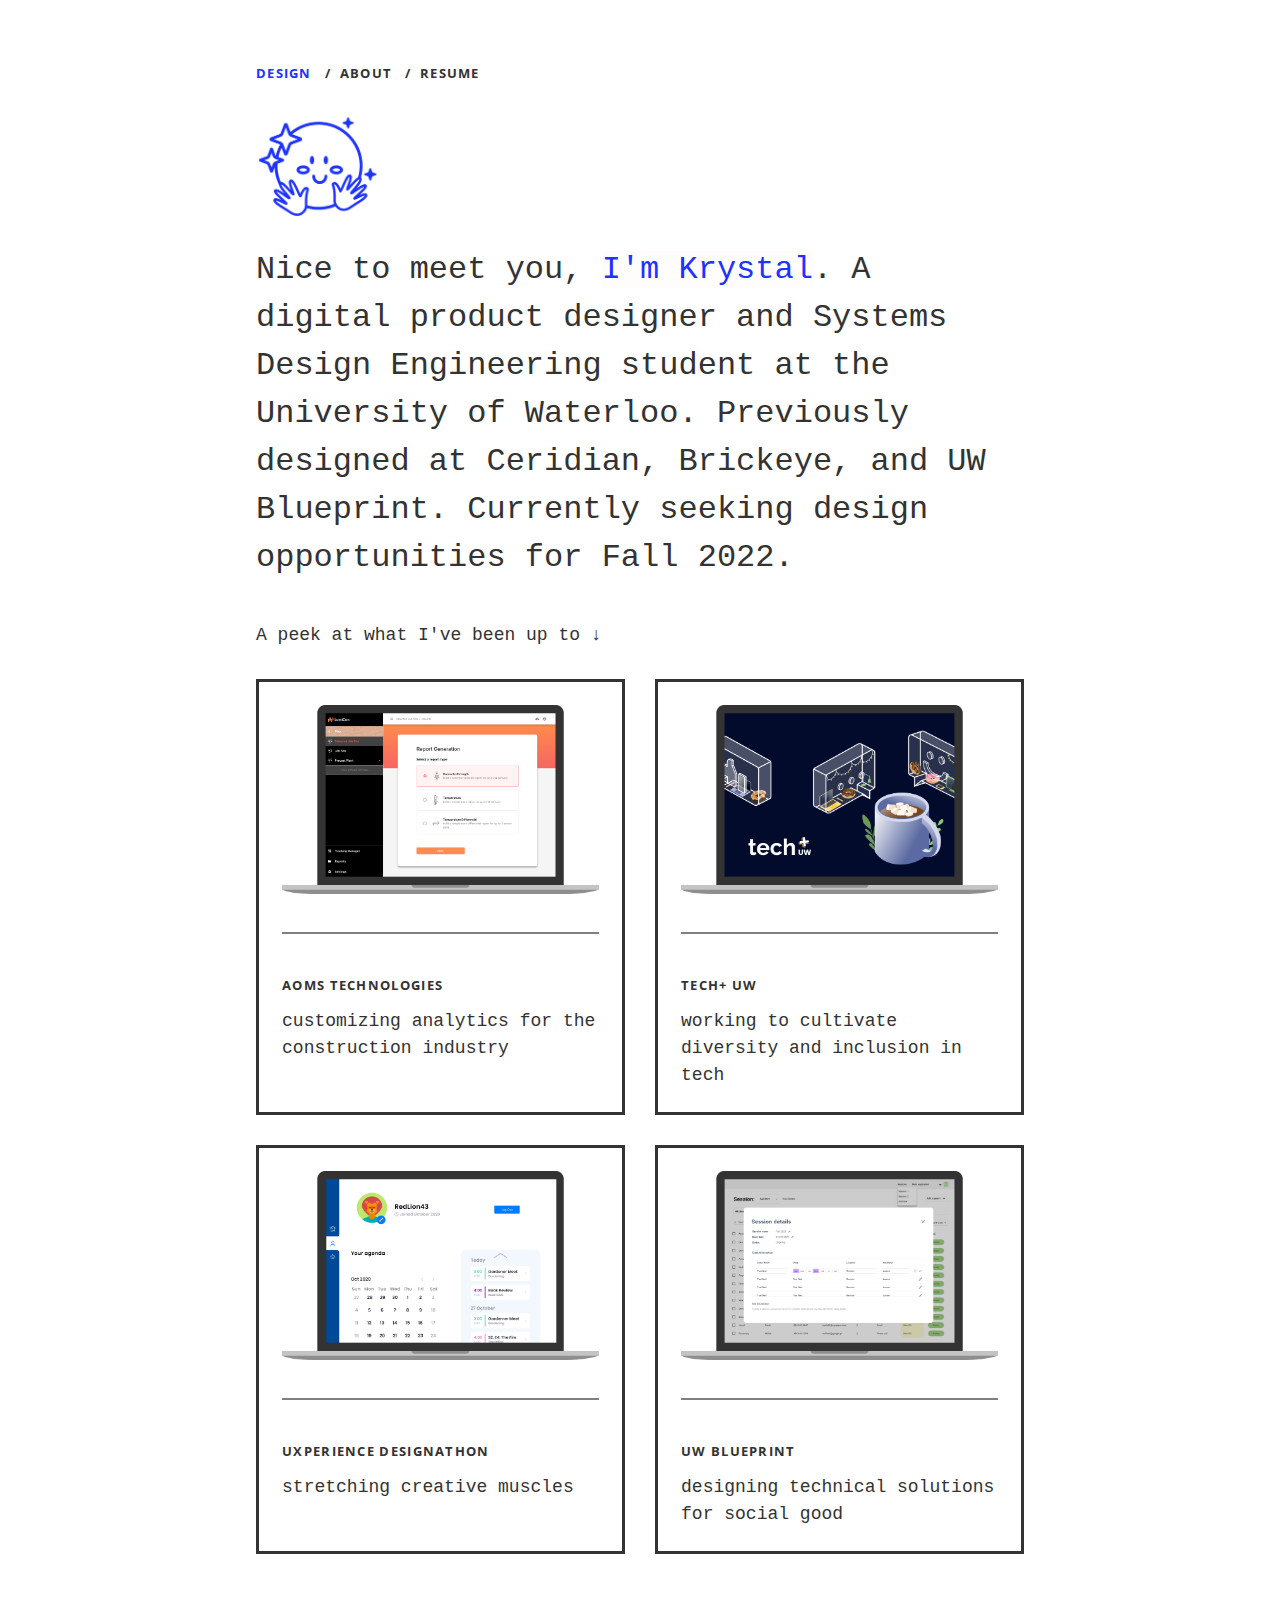
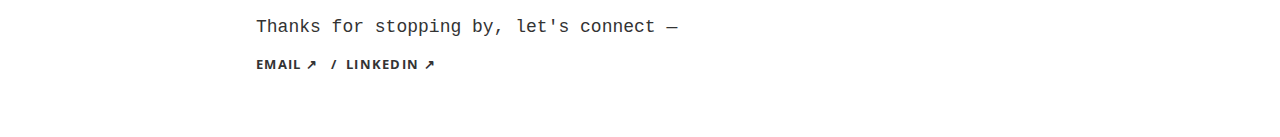
==== commit a9fa9d4f: "Resume Push" ====
--- a/index.html
+++ b/index.html
@@ -15,7 +15,7 @@
   <div class="h2">
     <a class="text coloured" href="./index.html">DESIGN</a>
     &nbsp;&nbsp;/&nbsp;&nbsp;<a class="text" href="./about.html">ABOUT</a>
-    &nbsp;&nbsp;/&nbsp;&nbsp;<a class="text" href="https://drive.google.com/file/d/1UsFIms55DaiQPymfGHlReNOtByHcHVr6/view?usp=sharing">RESUME</a>
+    &nbsp;&nbsp;/&nbsp;&nbsp;<a class="text" href="https://drive.google.com/file/d/1UzDh8Bg2F6Qu9--7cHje0R3sVM2DVDYK/view?usp=sharing">RESUME</a>
   </div>
   <div class="spacing-30"></div>
 
@@ -27,14 +27,11 @@
     <div class="parent">
       <div class="flex-full">
         <div class="h1">
-          Nice to meet you! <a class="block " id="clickable-large" href="./about.html">I'm Krystal</a>.
+          Nice to meet you, <a class="block " id="clickable-large" href="./about.html">I'm Krystal</a>. A digital product designer and Systems Design
+          Engineering student at the University of Waterloo. Previously designed at Ceridian, Brickeye, and UW Blueprint. Currently seeking design opportunities
+          for Fall 2022.
         </div>
         <div class="spacing-10"></div>
-        <div class="h3" id="left-align">
-          A digital product designer and Systems Design Engineering student at the University of Waterloo.
-          Previously designed at AOMS Technologies and UW Blueprint. Currently seeking design opportunities
-          for Winter 2022.
-        </div>
       </div>
     </div>
   </div>
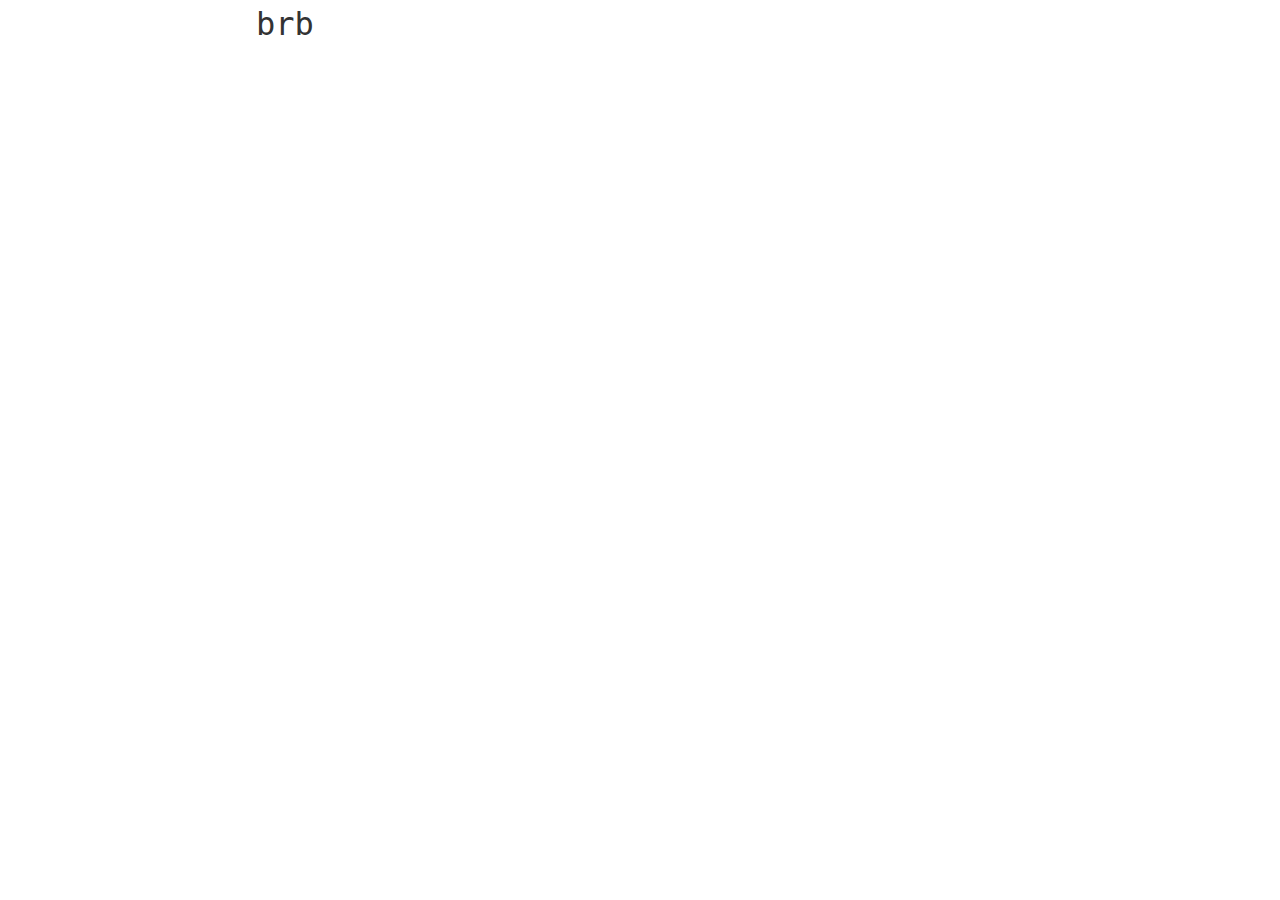
==== commit ac9633d7: "Website Reset" ====
--- a/index.html
+++ b/index.html
@@ -9,118 +9,9 @@
 
 <body>
   <div class="container">
-  
-  <!-- Nav -->
-  <div class="spacing-60"></div>
-  <div class="h2">
-    <a class="text coloured" href="./index.html">DESIGN</a>
-    &nbsp;&nbsp;/&nbsp;&nbsp;<a class="text" href="./about.html">ABOUT</a>
-    &nbsp;&nbsp;/&nbsp;&nbsp;<a class="text" href="https://drive.google.com/file/d/1UzDh8Bg2F6Qu9--7cHje0R3sVM2DVDYK/view?usp=sharing">RESUME</a>
-  </div>
-  <div class="spacing-30"></div>
-
-  <!-- Introduction -->
-  <div class="parent">
-    <div class="flex-left image">
+    <div class="h1">
+      brb  
     </div>
-    <div class="spacing-60"></div>
-    <div class="parent">
-      <div class="flex-full">
-        <div class="h1">
-          Nice to meet you, <a class="block " id="clickable-large" href="./about.html">I'm Krystal</a>. A digital product designer and Systems Design
-          Engineering student at the University of Waterloo. Previously designed at Ceridian, Brickeye, and UW Blueprint. Currently seeking design opportunities
-          for Fall 2022.
-        </div>
-        <div class="spacing-10"></div>
-      </div>
-    </div>
-  </div>
-  <div class="spacing-30"></div>
-  <div class="h3">A peek at what I've been up to ↓</div>
-  <div class="spacing-30"></div>
-
-  <!-- Content -->
-  <div class="parent">
-    <!-- Feature 1 -->
-    <div class="child">
-      <a class="text" href="https://krystaltruong.notion.site/Customizing-Report-Generation-Workflows-for-Concrete-Sensor-Analytics-9f7f0008ed0445b58781c365e444676e" target="_blank">
-        <div>
-          <img src="lumicon.png">
-        </div>
-        <div class="spacing-30"></div>
-        <hr>
-        <div class="spacing-30"></div>
-        <div>
-          <div class="h2">AOMS Technologies</div>
-          <div class="spacing-10"></div>
-          <div class="h3">customizing analytics for the construction industry</div>
-        </div>
-      </a>
-    </div>
-      
-    <!-- Feature 2 -->
-    <div class="child">
-      <a class="text" href="https://krystaltruong.notion.site/Working-to-cultivate-diversity-and-inclusion-in-tech-d82b3c08fe2c4b739788c7f0b952df0f" target="_blank">
-        <div>
-          <img src="techplusuw.png">
-        </div>
-        <div class="spacing-30"></div>
-        <hr>
-        <div class="spacing-30"></div>
-        <div>
-          <div class="h2">Tech+ UW</div>
-          <div class="spacing-10"></div>
-          <div class="h3">working to cultivate diversity and inclusion in tech</div>
-        </div>
-      </a>
-    </div>
-
-    <!-- Feature 3 -->
-    <div class="child">
-      <a class="text" href="https://devpost.com/software/clubhouse-l203nm" target="_blank">
-        <div>
-          <img src="designathon.png">
-        </div>
-        <div class="spacing-30"></div>
-        <hr>
-        <div class="spacing-30"></div>
-        <div>
-          <div class="h2">uXperience Designathon</div>
-          <div class="spacing-10"></div>
-          <div class="h3">stretching creative muscles</div>
-        </div>
-      </a>
-    </div>
-
-      <!-- Feature 4 -->
-      <div class="child">
-        <a class="text" href="https://uwblueprint.org/" target="_blank">
-          <div>
-            <img src="projectread.png">
-          </div>
-          <div class="spacing-30"></div>
-          <hr>
-          <div class="spacing-30"></div>
-          <div>
-            <div class="h2">UW Blueprint</div>
-            <div class="spacing-10"></div>
-            <div class="h3">designing technical solutions for social good</div>
-          </div>
-        </a>
-      </div>
-    </div>
-
- <!-- Contact -->
- <div class="spacing-60"></div>
-  <div class="h3">Thanks for stopping by, let's connect — &nbsp;</div>
-  <div class="spacing-10"></div>
-  <div class="h2">
-    <a class="text" href="mailto:k33truon@uwaterloo.ca" target="_blank">EMAIL ↗</a>
-    &nbsp;&nbsp;/&nbsp;&nbsp;<a class="text" href="https://www.linkedin.com/in/krystal-truong/" target="_blank">LINKEDIN ↗</a>
-  </div>
- </div>
- <div class="spacing-60"></div>
-
 </div>
 </body>
 </html>
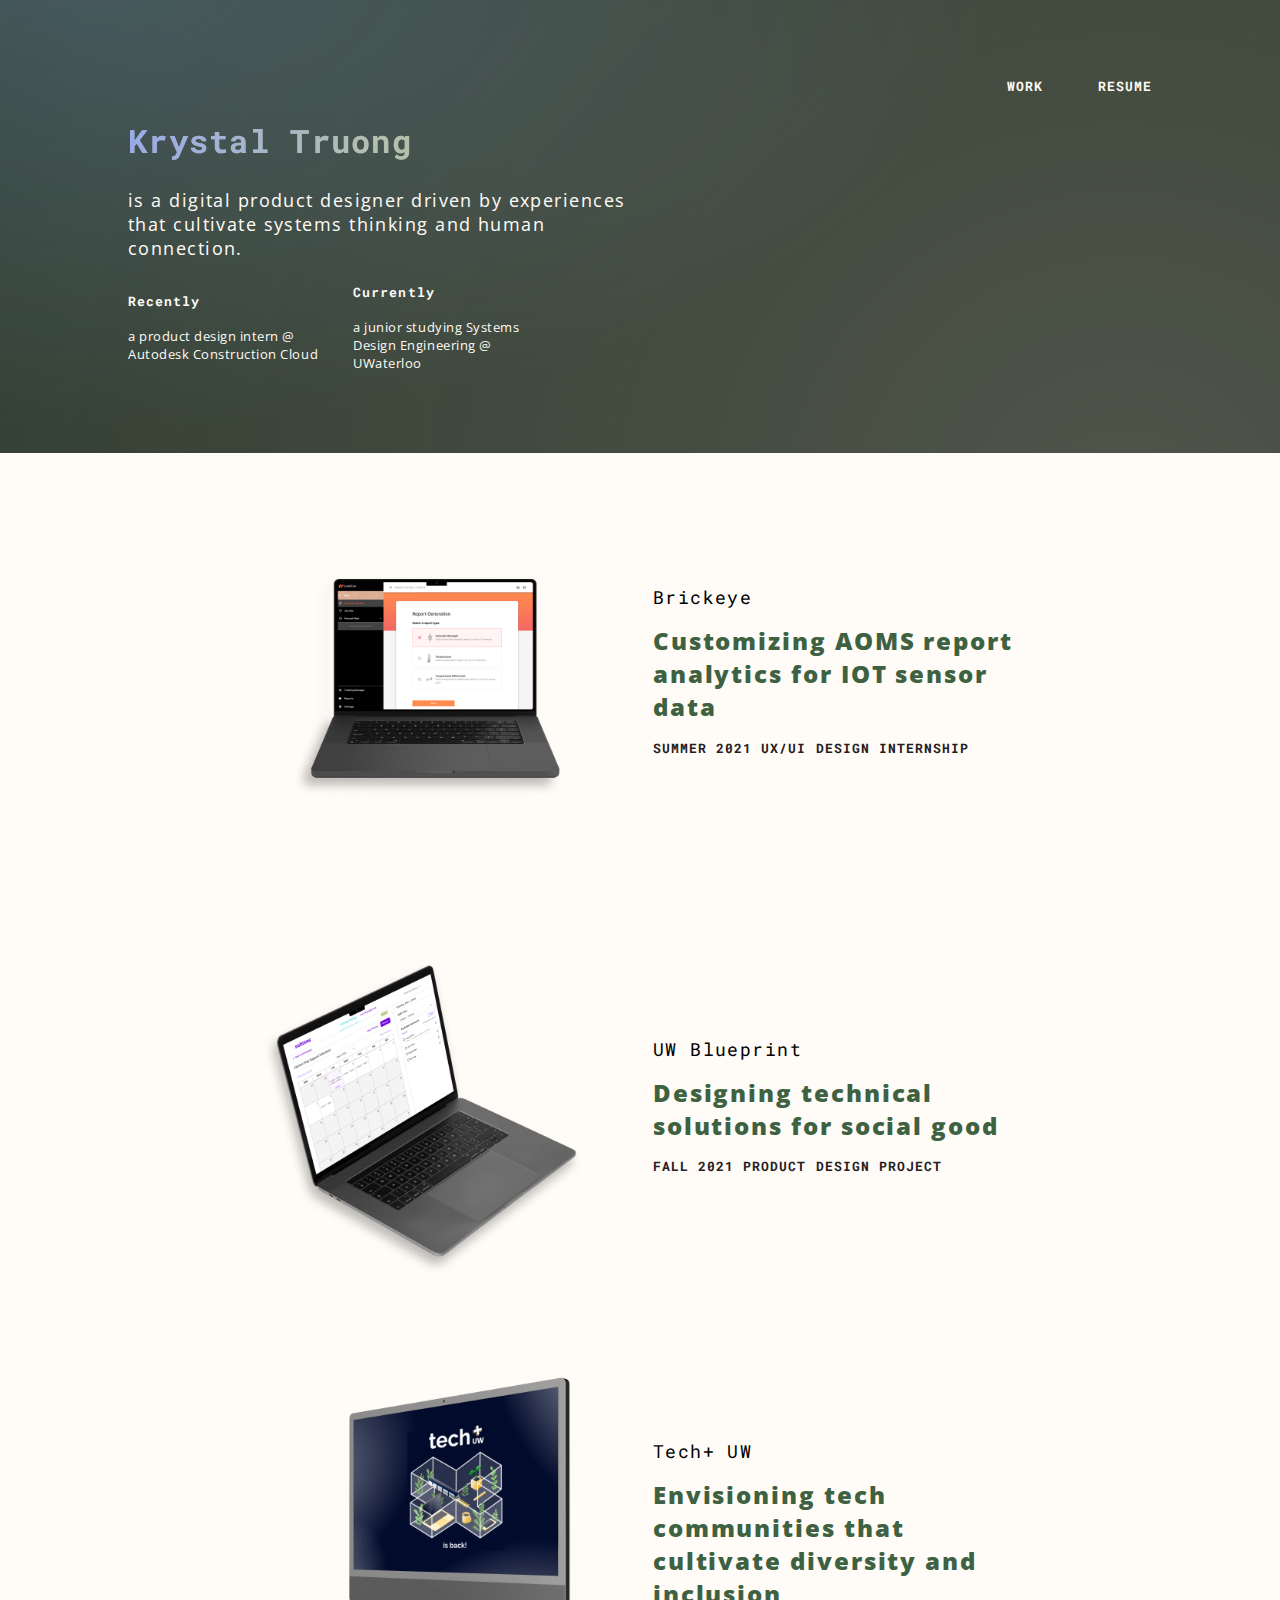
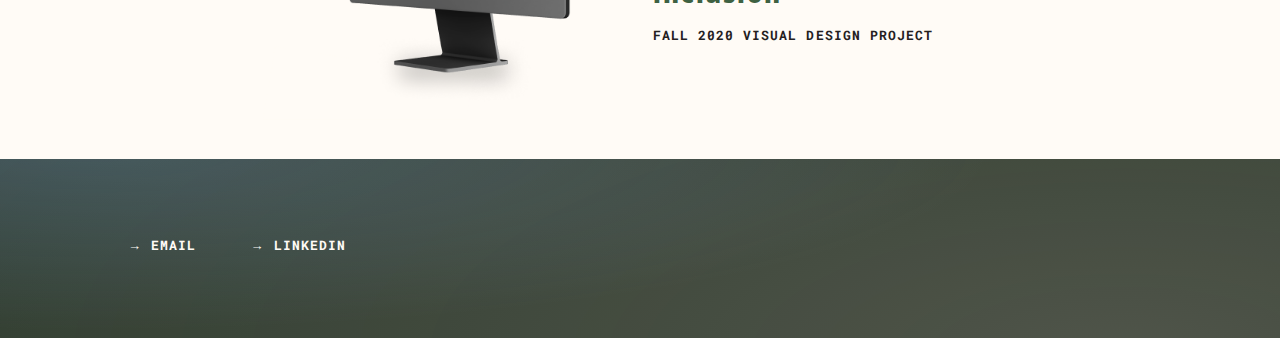
==== commit 73004230: "Work Page Update" ====
--- a/index.html
+++ b/index.html
@@ -4,15 +4,142 @@
   <title>Krystal Truong</title>
   <link rel="shortcut icon" href="star.png">
   <link rel="stylesheet" type="text/css" href="//fonts.googleapis.com/css?family=Open+Sans" />
+  <link href='https://fonts.googleapis.com/css?family=Roboto Mono' rel='stylesheet'>
   <link rel="stylesheet" href="style.css">
 </head>
 
 <body>
-  <div class="container">
-    <div class="h1">
-      brb  
+  <!-- Heading -->
+  <div class="background">
+    <div class="frame-heading">
+      <div class="flex-heading" style="justify-content: flex-end">
+        <div class="flex-end">
+          <h3>
+            <a class="link" href="./index.html">WORK</a>
+            <!--&nbsp;&nbsp;&nbsp;&nbsp;&nbsp;<a class="link" href="./about.html">ABOUT</a>-->
+            &nbsp;&nbsp;&nbsp;&nbsp;&nbsp;<a class="link" href="https://drive.google.com/file/d/1OlumJu7d1QydlkEsXsa4y7ZNUnQvzALo/view?usp=sharing">RESUME</a>
+          </h3>
+        </div>
+        </div>
+      <div class="flex-heading">
+        <div class="flex-full">
+          <h1>Krystal Truong</h1>
+        </div>
+      </div>
+      <div class="flex-heading">
+        <div class="flex-full">
+          <h2>is a digital product designer driven by experiences that
+            cultivate systems thinking and human connection.</h2>
+        </div>
+      </div>
+      <div class="flex-heading">
+        <div class="flex-half">
+          <h3>Recently</h3>
+          <h4>a product design intern @ Autodesk Construction Cloud</h4>
+        </div>
+        <div class="flex-center">
+        </div>
+        <div class="flex-half">
+          <h3>Currently</h3>
+          <h4>a junior studying Systems Design Engineering @ UWaterloo</h4>
+        </div>
+      </div>
     </div>
-</div>
+  </div>
+
+  <!-- Autodesk
+  <div class="frame-container">
+    <div class="flex-container">
+        <a class="flex-left" target="_blank" href="">
+          <img src="Autodesk-Mockup.png">
+          <img src="Autodesk-Mockup-Hover.png" class="hover_img">
+        </a>
+        <div class="flex-center"></div>
+        <a class="flex-right" target="_blank" href="">
+            <h5 class="hover_txt">Autodesk</h5>
+            <h6 class="hover_txt">Improving Autodesk Build project handoff transparency</h6>
+            <h7 class="hover_txt">FALL 2022 USER EXPERIENCE DESIGN INTERNSHIP</h7>
+        </a>
+    </div>
+  </div>
+  -->
+
+  <!-- Ceridian
+  <div class="frame-container">
+    <div class="flex-container">
+        <a class="flex-left" target="_blank" href="">
+          <img src="Ceridian-Mockup.png">
+          <img src="Ceridian-Mockup-Hover.png" class="hover_img">
+        </a>
+        <div class="flex-center"></div>
+        <a class="flex-right" target="_blank" href="">
+            <h5 class="hover_txt">Ceridian</h5>
+            <h6 class="hover_txt">Revamping the Ceridian Dayforce user profile experience</h6>
+            <h7 class="hover_txt">WINTER 2022 PRODUCT DESIGN INTERNSHIP</h7>
+        </a>
+    </div>
+  </div>
+  -->
+
+  <!-- Brickeye -->
+  <div class="frame-container">
+    <div class="flex-container">
+        <a class="flex-left" target="_blank" href="https://krystaltruong.notion.site/Customizing-Report-Generation-Workflows-for-Concrete-Sensor-Analytics-9f7f0008ed0445b58781c365e444676e">
+          <img src="Brickeye-Mockup.png">
+          <img src="Brickeye-Mockup-Hover.png" class="hover_img">
+        </a>
+        <div class="flex-center"></div>
+        <a class="flex-right" target="_blank" href="https://krystaltruong.notion.site/Customizing-Report-Generation-Workflows-for-Concrete-Sensor-Analytics-9f7f0008ed0445b58781c365e444676e">
+            <h5 class="hover_txt">Brickeye</h5>
+            <h6 class="hover_txt">Customizing AOMS report analytics for IOT sensor data</h6>
+            <h7 class="hover_txt">SUMMER 2021 UX/UI DESIGN INTERNSHIP</h7>
+        </a>
+    </div>
+  </div>
+
+    <!-- Sistering -->
+    <div class="frame-container">
+      <div class="flex-container">
+          <a class="flex-left" target="_blank" href="https://uwblueprint.medium.com/project-spotlight-sistering-4ef0772d848">
+            <img src="Sistering-Mockup.png">
+            <img src="Sistering-Mockup-Hover.png" class="hover_img">
+          </a>
+          <div class="flex-center"></div>
+          <a class="flex-right" target="_blank" href="https://uwblueprint.medium.com/project-spotlight-sistering-4ef0772d848">
+              <h5 class="hover_txt">UW Blueprint</h5>
+              <h6 class="hover_txt">Designing technical solutions for social good</h6>
+              <h7 class="hover_txt">FALL 2021 PRODUCT DESIGN PROJECT</h7>
+          </a>
+      </div>
+    </div>
+
+  <!-- Tech+ -->
+  <div class="frame-container">
+    <div class="flex-container">
+        <a class="flex-left" target="_blank" href="https://krystaltruong.notion.site/Working-to-cultivate-diversity-and-inclusion-in-tech-d82b3c08fe2c4b739788c7f0b952df0f">
+          <img src="TechPlus-Mockup.png">
+          <img src="TechPlus-Mockup-Hover.png" class="hover_img">
+        </a>
+        <div class="flex-center"></div>
+        <a class="flex-right" target="_blank" href="https://krystaltruong.notion.site/Working-to-cultivate-diversity-and-inclusion-in-tech-d82b3c08fe2c4b739788c7f0b952df0f">
+            <h5 class="hover_txt">Tech+ UW</h5>
+            <h6 class="hover_txt">Envisioning tech communities that cultivate diversity and inclusion</h6>
+            <h7 class="hover_txt">FALL 2020 VISUAL DESIGN PROJECT</h7>
+        </a>
+    </div>
+  </div>
+
+  <!-- Footing -->
+  <div class="background">
+    <div class="frame-heading">
+      <h3><a class="link" href="mailto:k33truon@uwaterloo.ca" target="_blank">→ EMAIL</a>
+      &nbsp;&nbsp;&nbsp;&nbsp;&nbsp;<a class="link" href="https://www.linkedin.com/in/krystal-truong/" target="_blank">→ LINKEDIN</a>
+      </h3>
+    </div>
+  </div>
+
+  
+
 </body>
 </html>
 
--- a/style.css
+++ b/style.css
@@ -6,22 +6,91 @@
 body {
     margin: 0;
     padding: 0;
-    background-color: #ffffff;
-    color: #333333;
-  }
-  
-  /* Content */
-  .container {
-    max-width: 60%;
-    width: auto;
-    margin-left: auto;
-    margin-right: auto;
-    height: auto;
+    background-color: #FFFBF6;
+  }
+
+.background {
+  background: radial-gradient(70.7% 101.31% at 6.91% -5.81%,
+  rgba(137, 184, 255, 0.2) 4.81%, rgba(255, 188, 188, 0) 100%),
+  radial-gradient(142.01% 374.42% at 87.85% 111.74%, rgba(249, 210, 210, 0.2) 0%,
+  rgba(255, 232, 232, 0) 100%)
+  , #253527;
+}
+
+ .frame-heading {
+  display: flex;
+  flex-direction: column;
+  margin: 0px;
+  padding-left: 10%;
+  padding-right: 10%;
+  padding-top: 5%;
+  padding-bottom: 5%;
+  gap: 0px;
+ }
+
+ .frame-container {
+  display: flex;
+  flex-direction: column;
+  padding-top: 2%;
+  padding-bottom: 2%;
+  margin: 0px;
+  gap: 0px;
+ }
+
+ .flex-heading {
+  display: flex;
+  align-items: center;
+  height: fit-content;
+}
+
+  .flex-container {
     display: flex;
-    flex-direction: column;
+    align-items: center;
+    height: fit-content;
     justify-content: center;
+  }
+
+  .flex-half {
+    width: 20%;
+  }
+
+  .flex-left {
+    width: 30%;
+    animation: fade-in ease 2s;
+    animation-iteration-count: 1;
+    animation-fill-mode: forwards;
     position: relative;
-  }
+
+  }
+
+  .flex-center {
+    width: 2%;
+    animation: fade-in ease 2s;
+    animation-iteration-count: 1;
+    animation-fill-mode: forwards;
+    position: relative;
+  }
+
+  .flex-right {
+    width: 30%;
+    animation: fade-in ease 2s;
+    animation-iteration-count: 1;
+    animation-fill-mode: forwards;
+    position: relative;
+  }
+
+  .flex-full {
+    width: 50%;
+  }
+
+ .link {
+  color: #FFFBF6;
+ }
+
+ .link:hover {
+  text-decoration: none;
+  color: #9194f9!important;
+ }
 
   /* Spacing */
   .spacing-10 {
@@ -40,86 +109,85 @@
   }
   
   /* Text */
-  .h1 {
-    font-family: "Roboto Mono", monospace;
+  h1 {
+    font-family: 'Roboto Mono';
+    font-style: normal;
+    font-weight: 700;
     font-size: xx-large;
-    font-weight: normal;
-    line-height: 150%;
+    align-items: center;
+    letter-spacing: 0.04em;
+    background: linear-gradient(94.63deg, rgba(41, 85, 240, 0.5) -6.86%, rgba(105, 133, 100, 0.5) 49.49%), #FFFBF6;
+    -webkit-background-clip: text;
+    -webkit-text-fill-color: transparent;
+    background-clip: text;
+    -moz-text-fill-color: transparent;
+    margin-bottom: 2%;
+  }
+  
+  h2 { 
+    font-family: 'Open Sans';
+    font-style: normal;
+    font-weight: 400;
+    font-size: large;
+    align-items: center;
+    letter-spacing: 0.08em;
+    color: #FFFBF6;
+    margin-bottom: 2%;
+  }
+
+  h3 {
+    font-family: 'Roboto Mono';
+    font-style: normal;
+    font-weight: 700;
+    font-size: small;
+    align-items: center;
+    letter-spacing: 0.08em;
+    color: #FFFBF6;
+    margin-bottom: 2%;
+  }
+
+  h4 {
+    font-family: 'Open Sans';
+    font-style: normal;
+    font-weight: 400;
+    font-size: small;
+    align-items: center;
+    letter-spacing: 0.04em;
+    color: #FFFBF6;
+  }
+  
+  h5 {
+    font-family: 'Roboto Mono';
+    font-style: normal;
+    font-weight: 400;
+    font-size: large;
+    letter-spacing: 0.08em;
+    color: #000000;
+    margin: 0;
     padding: 0;
-  }
-  
-  .h2 {
-    font-family: "Open Sans", sans-serif;
+    margin-bottom: 4%;
+  }
+
+  h6 {
+    font-family: 'Open Sans';
+    font-style: normal;
+    font-weight: 900;
+    font-size: x-large;
+    letter-spacing: 0.08em;
+    color: #3E6142;
+    margin: 0;
+    padding: 0;
+    margin-bottom: 4%;
+  }
+
+  h7 {
+    font-family: 'Roboto Mono';
+    font-style: normal;
+    font-weight: 900;
     font-size: small;
-    font-weight: bolder;
-    line-height: 2em;
-    padding: 0;
-    letter-spacing: 0.1em;
-    text-transform: uppercase;
-    text-align: left;
-  }
-
-  .h3 {
-    font-family: "Roboto Mono", monospace;
-    font-size: large;
-    font-weight: lighter;
-    line-height: 150%;
-    padding: 0;
-    text-align: left;
-  }
-  
-  .parent {
-    display: flex;
-    flex-wrap: wrap;
-    justify-content: left;
-    align-items: left;
-    column-gap: 30px;
-    row-gap: 30px;
-    animation: fade-in ease 2s;
-    animation-iteration-count: 1;
-    animation-fill-mode: forwards;
-  }
-
-  .flex-left {
-    width: 32%;
-  }
-
-  .flex-center {
-    width: 3%;
-  }
-
-  .flex-left.image {
-    height: 100px;
-    background-image: url("wave.png");
-    background-position: left;
-    background-size: contain;
-    background-repeat: no-repeat;
-  }
-
-  .flex-left.image:hover {
-    background-image: url("pose.png");
-  }
-
-  .flex-right {
-    width: 55%;
-  }
-
-  .flex-full {
-    width: 100%;
-  }
-
-  .child {
-    flex: 1 1 40%;
-    box-sizing: border-box;
-    border: #333333;
-    border-width: 3px;
-    border-style: solid;
-    padding: 3%
-  }
-
-  hr {
-    border-width: thin;
-    border-style: solid;
+    letter-spacing: 0.08em;
+    color: #24201F;
+    margin-bottom: 0;
   }
 
   /* Media */
@@ -127,43 +195,26 @@
     width: 100%;
     height: auto;
   }
-  
-  /* Clickable */
+
+  .hover {
+    position: absolute;
+  }
+
+  .hover_img {
+    position: absolute;
+    top: 0;
+    left: 0;
+    display: none;
+  }
+
+  .flex-container:hover .hover_img {
+    display: inline;
+  }
+
+  .flex-container:hover .hover_txt {
+    text-shadow: 1px 1px 4px #D6DCF6;
+  }
+  
   a {
-    color:#333333;
     text-decoration: none;
   }
-
-  a.text:hover {
-    color: #1D33FF;
-  }
-
-  a.text.coloured {
-    color: #1D33FF;
-  }
-
-  a.block {
-    color: #1D33FF;
-    background: linear-gradient(to left, #fffdfB 50%, #1D33FF 50%) right;
-    background-size: 200%;
-    transition: .1s ease-out;
-  }
-  
-  a.block:hover {
-    color: #ffffff;
-    background-position: left;
-  }
-
-  .child:hover {
-    border: #1D33FF;
-    border-width: 3px;
-    border-style: solid;
-  }
-
-  a:active {
-    color:#1D33FF;
-  }
-
-  #clickable-large {
-    font-size: xx-large;
-  }